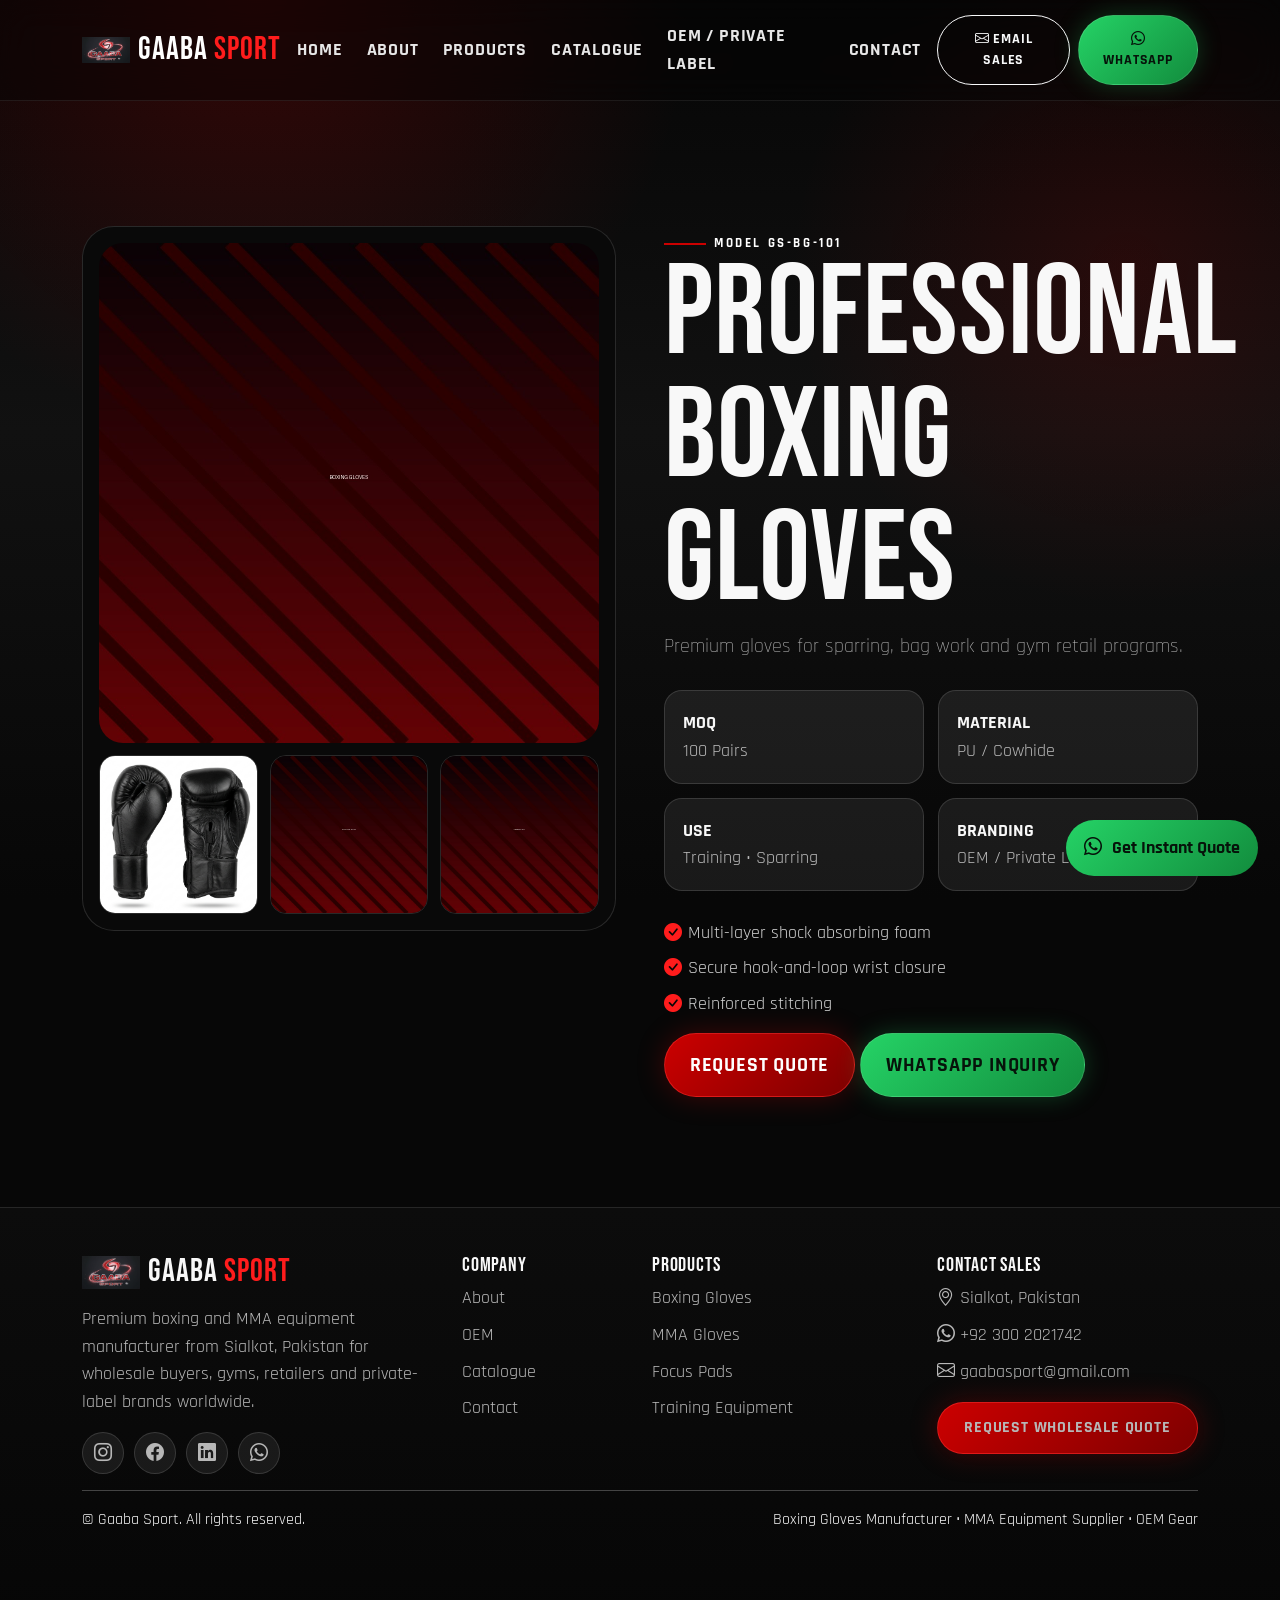
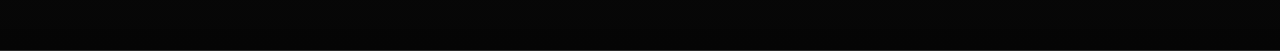
==== product-single.html @ 2f082242 "Add files via upload" ====
<!doctype html><html lang="en"><head><meta charset="utf-8"><meta name="viewport" content="width=device-width,initial-scale=1"><meta name="theme-color" content="#070707"><meta name="robots" content="index,follow"><link rel="icon" href="img/logo.png"><link rel="preconnect" href="https://fonts.googleapis.com"><link rel="preconnect" href="https://fonts.gstatic.com" crossorigin><link href="https://fonts.googleapis.com/css2?family=Bebas+Neue&family=Crimson+Pro:wght@400;600;700&family=Rajdhani:wght@400;500;600;700&display=swap" rel="stylesheet"><link href="https://cdn.jsdelivr.net/npm/bootstrap@5.3.3/dist/css/bootstrap.min.css" rel="stylesheet"><link href="https://cdn.jsdelivr.net/npm/bootstrap-icons@1.11.3/font/bootstrap-icons.min.css" rel="stylesheet"><link rel="stylesheet" href="css/style.css"><title>Boxing Gloves GS-BG-101 | Custom Boxing Gloves Manufacturer</title><meta name="description" content="Product detail for Gaaba Sport GS-BG-101 boxing gloves with OEM customization."><meta name="keywords" content="boxing gloves manufacturer, MMA equipment supplier, wholesale boxing gear, custom boxing gloves, OEM combat sports equipment"><link rel="canonical" href="https://gaabasport.com/product-single.html"><meta property="og:title" content="Boxing Gloves GS-BG-101 | Custom Boxing Gloves Manufacturer"><meta property="og:description" content="Product detail for Gaaba Sport GS-BG-101 boxing gloves with OEM customization."><meta property="og:image" content="https://gaabasport.com/img/og-cover.jpg"><script type="application/ld+json">{"@context":"https://schema.org","@type":"Organization","name":"Gaaba Sport","email":"mailto:gaabasport@gmail.com","telephone":"+92 300 2021742","address":{"@type":"PostalAddress","addressLocality":"Sialkot","addressCountry":"PK"}}</script></head><body><nav class="navbar navbar-expand-lg navbar-dark fixed-top gs-navbar"><div class="container"><a class="navbar-brand d-flex align-items-center gap-2" href="index.html"><img src="img/logo.png" class="brand-logo" alt="Gaaba Sport logo"><span class="brand-wordmark">Gaaba <b>Sport</b></span></a><button class="navbar-toggler" type="button" data-bs-toggle="collapse" data-bs-target="#mainNav"><span class="navbar-toggler-icon"></span></button><div class="collapse navbar-collapse" id="mainNav"><ul class="navbar-nav ms-auto align-items-lg-center gap-lg-2"><li><a class="nav-link" href="index.html">Home</a></li><li><a class="nav-link" href="about.html">About</a></li><li><a class="nav-link" href="products.html">Products</a></li><li><a class="nav-link" href="catalogue.html">Catalogue</a></li><li><a class="nav-link" href="oem.html">OEM / Private Label</a></li><li><a class="nav-link" href="contact.html">Contact</a></li><li><a class="btn btn-outline-light btn-sm" href="mailto:gaabasport@gmail.com"><i class="bi bi-envelope"></i> Email Sales</a></li><li><a class="btn btn-whatsapp btn-sm" href="https://wa.me/923002021742" target="_blank"><i class="bi bi-whatsapp"></i> WhatsApp</a></li></ul></div></div></nav><main class="page-main"><section class="product-detail section-pad"><div class="container"><div class="row g-5"><div class="col-lg-6"><div class="product-gallery"><img src="img/product-boxing-gloves.jpg" class="main-product-img"><div class="thumb-row"><img src="img/product-boxing-gloves-2.jpg"><img src="img/product-boxing-gloves-3.jpg"><img src="img/product-boxing-gloves-4.jpg"></div></div></div><div class="col-lg-6"><span class="eyebrow">Model GS-BG-101</span><h1>Professional Boxing Gloves</h1><p class="lead">Premium gloves for sparring, bag work and gym retail programs.</p><div class="spec-grid"><div><b>MOQ</b><span>100 Pairs</span></div><div><b>Material</b><span>PU / Cowhide</span></div><div><b>Use</b><span>Training • Sparring</span></div><div><b>Branding</b><span>OEM / Private Label</span></div></div><ul class="check-list"><li>Multi-layer shock absorbing foam</li><li>Secure hook-and-loop wrist closure</li><li>Reinforced stitching</li></ul><a class="btn btn-red btn-lg" href="contact.html?product=Boxing%20Gloves%20GS-BG-101">Request Quote</a> <a class="btn btn-whatsapp btn-lg" href="https://wa.me/923002021742" target="_blank">WhatsApp Inquiry</a></div></div></div></section></main><footer class="footer section-dark"><div class="container py-5"><div class="row g-4"><div class="col-lg-4"><div class="d-flex align-items-center gap-2 mb-3"><img src="img/logo.png" class="footer-logo" alt="logo"><h3 class="m-0 brand-wordmark">Gaaba <b>Sport</b></h3></div><p>Premium boxing and MMA equipment manufacturer from Sialkot, Pakistan for wholesale buyers, gyms, retailers and private-label brands worldwide.</p><div class="social-links"><a href="#"><i class="bi bi-instagram"></i></a><a href="#"><i class="bi bi-facebook"></i></a><a href="#"><i class="bi bi-linkedin"></i></a><a href="https://wa.me/923002021742"><i class="bi bi-whatsapp"></i></a></div></div><div class="col-6 col-lg-2"><h5>Company</h5><ul class="footer-links"><li><a href="about.html">About</a></li><li><a href="oem.html">OEM</a></li><li><a href="catalogue.html">Catalogue</a></li><li><a href="contact.html">Contact</a></li></ul></div><div class="col-6 col-lg-3"><h5>Products</h5><ul class="footer-links"><li>Boxing Gloves</li><li>MMA Gloves</li><li>Focus Pads</li><li>Training Equipment</li></ul></div><div class="col-lg-3"><h5>Contact Sales</h5><ul class="contact-list"><li><i class="bi bi-geo-alt"></i> Sialkot, Pakistan</li><li><i class="bi bi-whatsapp"></i> <a href="https://wa.me/923002021742" target="_blank">+92 300 2021742</a></li><li><i class="bi bi-envelope"></i> <a href="mailto:gaabasport@gmail.com">gaabasport@gmail.com</a></li></ul><a class="btn btn-red w-100" href="contact.html">Request Wholesale Quote</a></div></div><hr><div class="d-flex flex-column flex-md-row justify-content-between small"><span>© <span id="year"></span> Gaaba Sport. All rights reserved.</span><span>Boxing Gloves Manufacturer • MMA Equipment Supplier • OEM Gear</span></div></div></footer><a class="floating-whatsapp" href="https://wa.me/923002021742" target="_blank"><i class="bi bi-whatsapp"></i><span>Get Instant Quote</span></a><div class="mobile-sticky-cta d-lg-none"><a href="https://wa.me/923002021742" target="_blank"><i class="bi bi-whatsapp"></i> WhatsApp Inquiry</a><a href="mailto:gaabasport@gmail.com"><i class="bi bi-envelope"></i> Email Us</a></div><script src="https://cdn.jsdelivr.net/npm/bootstrap@5.3.3/dist/js/bootstrap.bundle.min.js"></script><script src="js/main.js"></script></body></html>
---- css/style.css ----
:root{--bg:#070707;--panel:rgba(255,255,255,.075);--text:#f8f8f8;--muted:#b7b7b7;--red:#cc0000;--red2:#ff1c1c;--green:#25d366;--line:rgba(255,255,255,.13);--bebas:'Bebas Neue',sans-serif;--raj:'Rajdhani',sans-serif}*{box-sizing:border-box}html{scroll-behavior:smooth}body{margin:0;background:var(--bg);color:var(--text);font-family:var(--raj);font-size:18px;line-height:1.55;overflow-x:hidden}body:before{content:"";position:fixed;inset:0;pointer-events:none;z-index:-2;background:radial-gradient(circle at 20% 0%,rgba(204,0,0,.22),transparent 32%),radial-gradient(circle at 88% 30%,rgba(204,0,0,.14),transparent 26%),linear-gradient(180deg,#060606,#111 48%,#070707)}a{color:inherit;text-decoration:none}img{max-width:100%;height:auto;display:block}h1,h2,h3,h4,h5{font-family:var(--bebas);letter-spacing:.8px;line-height:.96}h1{font-size:clamp(4rem,10vw,9.5rem)}h2{font-size:clamp(2.6rem,6vw,5rem)}h3{font-size:2.1rem}p{color:var(--muted)}.section-pad{padding:110px 0}.section-dark{background:linear-gradient(180deg,rgba(255,255,255,.025),rgba(0,0,0,.15));border-top:1px solid var(--line);border-bottom:1px solid var(--line)}.eyebrow{display:inline-flex;align-items:center;gap:.5rem;color:#fff;text-transform:uppercase;letter-spacing:2.6px;font-weight:700;font-size:.82rem}.eyebrow:before{content:"";width:42px;height:2px;background:var(--red)}.btn{border-radius:999px;font-weight:800;text-transform:uppercase;letter-spacing:.8px;padding:.82rem 1.25rem;border-width:1px;transition:.28s ease}.btn-lg{padding:1rem 1.55rem}.btn-red{background:linear-gradient(135deg,var(--red),#7d0000);border-color:rgba(255,50,50,.5);box-shadow:0 0 28px rgba(204,0,0,.28);color:#fff}.btn-red:hover{transform:translateY(-2px);box-shadow:0 0 44px rgba(204,0,0,.45);color:#fff}.btn-whatsapp{background:linear-gradient(135deg,var(--green),#128c3d);color:#06130a!important;border-color:rgba(255,255,255,.12);box-shadow:0 0 24px rgba(37,211,102,.25)}.gs-navbar{padding:14px 0;background:rgba(5,5,5,.46);backdrop-filter:blur(18px);border-bottom:1px solid rgba(255,255,255,.08);transition:.25s}.gs-navbar.scrolled{background:rgba(5,5,5,.92);padding:9px 0}.brand-logo{width:48px;height:48px;object-fit:contain}.brand-wordmark{font-family:var(--bebas);font-size:2rem;letter-spacing:1px}.brand-wordmark b{color:var(--red2);font-weight:400}.nav-link{font-weight:700;text-transform:uppercase;letter-spacing:.8px;color:#e7e7e7!important}.nav-link.active,.nav-link:hover{color:#fff!important;text-shadow:0 0 18px rgba(204,0,0,.8)}.hero-carousel,.hero-carousel .carousel-item{height:100vh;min-height:720px}.hero-bg{width:100%;height:100vh;min-height:720px;object-fit:cover;filter:contrast(1.12) saturate(.95);animation:heroZoom 9s ease-in-out infinite}.hero-overlay{position:absolute;inset:0;background:linear-gradient(90deg,rgba(0,0,0,.92),rgba(0,0,0,.62) 44%,rgba(0,0,0,.2)),linear-gradient(0deg,rgba(7,7,7,1),rgba(7,7,7,.08) 32%,rgba(204,0,0,.18))}.hero-smoke{position:absolute;inset:0;background:radial-gradient(circle at 18% 80%,rgba(204,0,0,.30),transparent 28%),radial-gradient(circle at 70% 20%,rgba(255,255,255,.10),transparent 25%);mix-blend-mode:screen;opacity:.72}.hero-content{position:absolute;inset:0;display:flex;align-items:center;padding-top:72px}.hero-content h1{margin:.2em 0 .08em;text-shadow:0 24px 50px #000}.hero-content p{font-size:1.35rem;max-width:680px;color:#dfdfdf}.hero-actions{display:flex;gap:16px;flex-wrap:wrap;margin-top:34px}.carousel-item.active .eyebrow,.carousel-item.active h1,.carousel-item.active p,.carousel-item.active .hero-actions{animation:fadeUp .9s both}.carousel-indicators [data-bs-target]{height:4px;width:46px;border-radius:999px;background:#fff;opacity:.35}.carousel-indicators .active{background:var(--red2);opacity:1}@keyframes heroZoom{0%,100%{transform:scale(1)}50%{transform:scale(1.075)}}@keyframes fadeUp{from{opacity:0;transform:translateY(32px)}to{opacity:1;transform:none}}.stats-strip{padding:58px 0}.stat{padding:26px;border:1px solid var(--line);background:var(--panel);border-radius:22px}.stat span{font-family:var(--bebas);font-size:4rem}.section-heading{max-width:760px;margin-bottom:52px}.product-card,.value-card,.process-card,.contact-card,.glass-panel{background:linear-gradient(145deg,rgba(255,255,255,.10),rgba(255,255,255,.035));border:1px solid var(--line);box-shadow:0 24px 80px rgba(0,0,0,.35);backdrop-filter:blur(16px);border-radius:28px}.product-card{overflow:hidden;transition:.32s}.product-card:hover{transform:translateY(-10px);border-color:rgba(204,0,0,.55)}.product-image-wrap{position:relative;display:block;aspect-ratio:1.15/1;background:#111;overflow:hidden}.product-image-wrap img{width:100%;height:100%;object-fit:cover;transition:.45s}.product-card:hover img{transform:scale(1.08)}.moq-badge{position:absolute;top:18px;right:18px;background:rgba(204,0,0,.92);padding:.38rem .8rem;border-radius:999px;font-weight:800;font-size:.8rem}.product-body{padding:26px}.model{color:var(--red2);font-weight:800;letter-spacing:1.4px}.product-body ul,.check-list{padding-left:0;list-style:none}.product-body li,.check-list li{color:#cfcfcf;margin:.45rem 0;position:relative;padding-left:24px}.product-body li:before,.check-list li:before{content:"\F26A";font-family:"bootstrap-icons";position:absolute;left:0;color:var(--red2)}.image-frame,.catalogue-cover{border-radius:34px;overflow:hidden;border:1px solid var(--line);box-shadow:0 26px 80px rgba(0,0,0,.5)}.image-frame img{width:100%;min-height:430px;object-fit:cover}.cta-band .glass-panel{padding:44px}.page-main{padding-top:76px}.page-hero{min-height:480px;display:flex;align-items:center;background:linear-gradient(90deg,rgba(0,0,0,.88),rgba(0,0,0,.45)),url('../img/page-hero.jpg') center/cover;border-bottom:1px solid var(--line)}.page-hero h1{max-width:1050px}.page-hero p{max-width:720px;font-size:1.25rem}.product-detail{padding-top:150px}.product-gallery{background:#090909;border:1px solid var(--line);border-radius:32px;padding:16px}.main-product-img{width:100%;border-radius:24px;aspect-ratio:1/1;object-fit:cover}.thumb-row{display:grid;grid-template-columns:repeat(3,1fr);gap:12px;margin-top:12px}.thumb-row img{aspect-ratio:1/1;object-fit:cover;border-radius:16px;border:1px solid var(--line);cursor:pointer}.spec-grid{display:grid;grid-template-columns:repeat(2,1fr);gap:14px;margin:28px 0}.spec-grid div{background:var(--panel);border:1px solid var(--line);border-radius:18px;padding:18px}.spec-grid b{display:block;text-transform:uppercase}.spec-grid span{color:var(--muted)}.process-card{padding:28px}.process-card span{font-family:var(--bebas);font-size:3rem;color:var(--red2)}.contact-card{padding:20px 22px;display:flex;gap:18px;align-items:center;margin-bottom:16px}.contact-card i{font-size:1.8rem;color:var(--red2)}.contact-card b{display:block}.inquiry-form{padding:30px}.inquiry-form label{font-weight:800;text-transform:uppercase;font-size:.82rem;letter-spacing:1px;color:#eee;margin-bottom:6px}.form-control,.form-select{background:rgba(0,0,0,.38);border:1px solid rgba(255,255,255,.14);color:#fff;border-radius:14px;padding:.95rem 1rem}.form-control:focus,.form-select:focus{background:#090909;color:#fff;border-color:var(--red2);box-shadow:0 0 0 .25rem rgba(204,0,0,.18),0 0 24px rgba(204,0,0,.22)}.form-select option{color:#111}.footer{padding-bottom:70px}.footer-logo{width:58px}.footer-links,.contact-list{padding:0;list-style:none}.footer-links li,.contact-list li{margin:.55rem 0;color:var(--muted)}.footer a{color:var(--muted)}.social-links{display:flex;gap:10px}.social-links a{width:42px;height:42px;border-radius:50%;display:grid;place-items:center;background:var(--panel);border:1px solid var(--line)}.floating-whatsapp{position:fixed;right:22px;bottom:24px;z-index:1050;display:flex;align-items:center;gap:10px;background:linear-gradient(135deg,var(--green),#128c3d);color:#06130a!important;border-radius:999px;padding:14px 18px;font-weight:900;animation:pulse 2s infinite}@keyframes pulse{0%{box-shadow:0 0 0 0 rgba(37,211,102,.62)}70%{box-shadow:0 0 0 18px rgba(37,211,102,0)}100%{box-shadow:0 0 0 0 rgba(37,211,102,0)}}.mobile-sticky-cta{position:fixed;left:0;right:0;bottom:0;z-index:1040;display:grid;grid-template-columns:1fr 1fr;background:#050505;border-top:1px solid var(--line)}.mobile-sticky-cta a{text-align:center;padding:13px 8px;font-weight:900}.mobile-sticky-cta a:first-child{background:var(--green);color:#06130a}.mobile-sticky-cta a:last-child{background:#151515;color:#fff}@media(max-width:991.98px){.navbar-collapse{background:rgba(5,5,5,.96);border:1px solid var(--line);border-radius:22px;margin-top:12px;padding:16px}.hero-carousel,.hero-carousel .carousel-item,.hero-bg{min-height:760px}.section-pad{padding:78px 0}.floating-whatsapp{display:none}.footer{padding-bottom:92px}}@media(max-width:575.98px){h1{font-size:4rem}.hero-content p{font-size:1.08rem}.hero-actions .btn{width:100%}.spec-grid{grid-template-columns:1fr}.cta-band .glass-panel{padding:28px}}
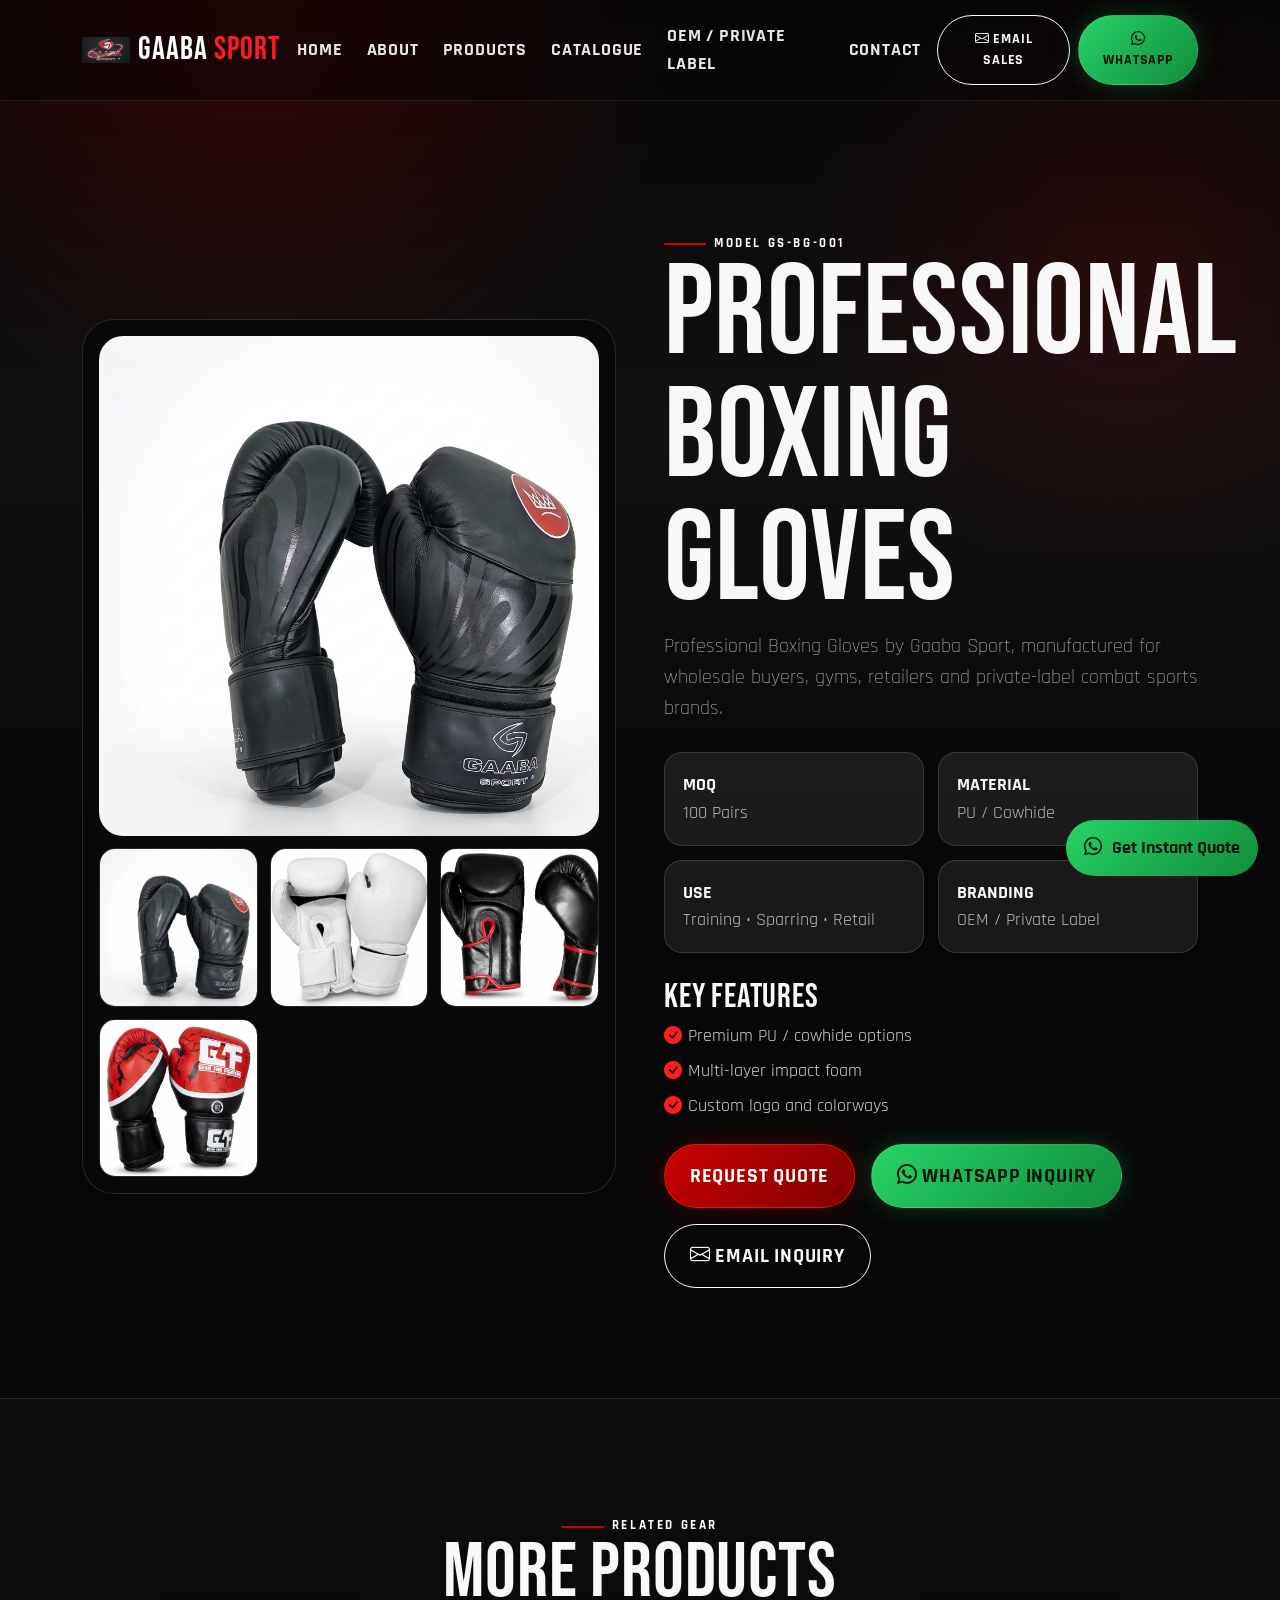
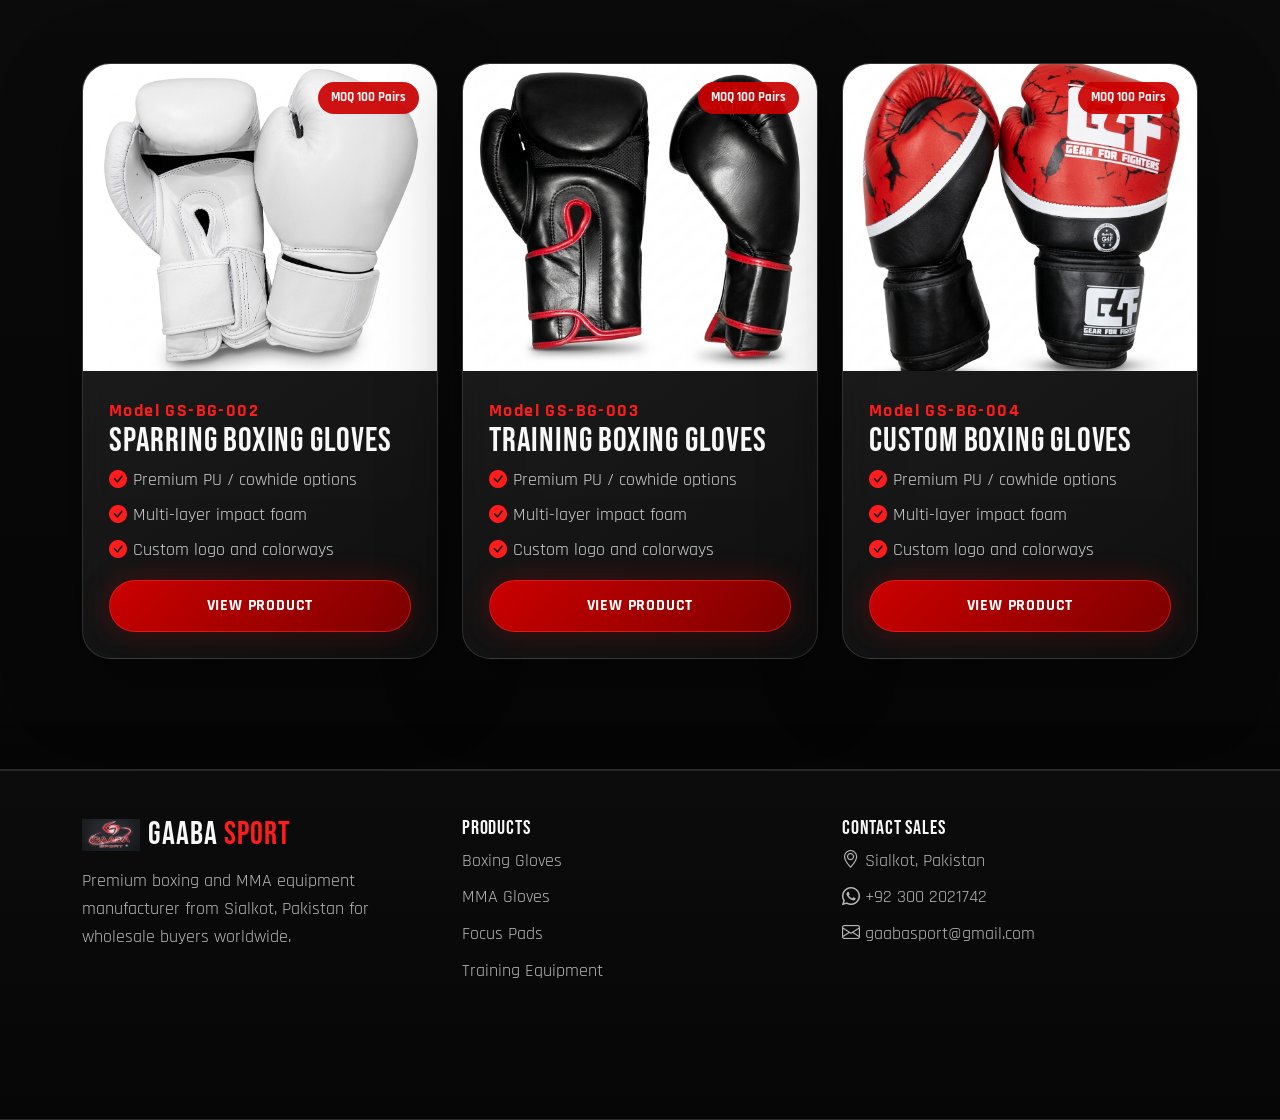
==== commit 7b2a8015: "Add files via upload" ====
--- a/product-single.html
+++ b/product-single.html
@@ -1 +1,76 @@
-<!doctype html><html lang="en"><head><meta charset="utf-8"><meta name="viewport" content="width=device-width,initial-scale=1"><meta name="theme-color" content="#070707"><meta name="robots" content="index,follow"><link rel="icon" href="img/logo.png"><link rel="preconnect" href="https://fonts.googleapis.com"><link rel="preconnect" href="https://fonts.gstatic.com" crossorigin><link href="https://fonts.googleapis.com/css2?family=Bebas+Neue&family=Crimson+Pro:wght@400;600;700&family=Rajdhani:wght@400;500;600;700&display=swap" rel="stylesheet"><link href="https://cdn.jsdelivr.net/npm/bootstrap@5.3.3/dist/css/bootstrap.min.css" rel="stylesheet"><link href="https://cdn.jsdelivr.net/npm/bootstrap-icons@1.11.3/font/bootstrap-icons.min.css" rel="stylesheet"><link rel="stylesheet" href="css/style.css"><title>Boxing Gloves GS-BG-101 | Custom Boxing Gloves Manufacturer</title><meta name="description" content="Product detail for Gaaba Sport GS-BG-101 boxing gloves with OEM customization."><meta name="keywords" content="boxing gloves manufacturer, MMA equipment supplier, wholesale boxing gear, custom boxing gloves, OEM combat sports equipment"><link rel="canonical" href="https://gaabasport.com/product-single.html"><meta property="og:title" content="Boxing Gloves GS-BG-101 | Custom Boxing Gloves Manufacturer"><meta property="og:description" content="Product detail for Gaaba Sport GS-BG-101 boxing gloves with OEM customization."><meta property="og:image" content="https://gaabasport.com/img/og-cover.jpg"><script type="application/ld+json">{"@context":"https://schema.org","@type":"Organization","name":"Gaaba Sport","email":"mailto:gaabasport@gmail.com","telephone":"+92 300 2021742","address":{"@type":"PostalAddress","addressLocality":"Sialkot","addressCountry":"PK"}}</script></head><body><nav class="navbar navbar-expand-lg navbar-dark fixed-top gs-navbar"><div class="container"><a class="navbar-brand d-flex align-items-center gap-2" href="index.html"><img src="img/logo.png" class="brand-logo" alt="Gaaba Sport logo"><span class="brand-wordmark">Gaaba <b>Sport</b></span></a><button class="navbar-toggler" type="button" data-bs-toggle="collapse" data-bs-target="#mainNav"><span class="navbar-toggler-icon"></span></button><div class="collapse navbar-collapse" id="mainNav"><ul class="navbar-nav ms-auto align-items-lg-center gap-lg-2"><li><a class="nav-link" href="index.html">Home</a></li><li><a class="nav-link" href="about.html">About</a></li><li><a class="nav-link" href="products.html">Products</a></li><li><a class="nav-link" href="catalogue.html">Catalogue</a></li><li><a class="nav-link" href="oem.html">OEM / Private Label</a></li><li><a class="nav-link" href="contact.html">Contact</a></li><li><a class="btn btn-outline-light btn-sm" href="mailto:gaabasport@gmail.com"><i class="bi bi-envelope"></i> Email Sales</a></li><li><a class="btn btn-whatsapp btn-sm" href="https://wa.me/923002021742" target="_blank"><i class="bi bi-whatsapp"></i> WhatsApp</a></li></ul></div></div></nav><main class="page-main"><section class="product-detail section-pad"><div class="container"><div class="row g-5"><div class="col-lg-6"><div class="product-gallery"><img src="img/product-boxing-gloves.jpg" class="main-product-img"><div class="thumb-row"><img src="img/product-boxing-gloves-2.jpg"><img src="img/product-boxing-gloves-3.jpg"><img src="img/product-boxing-gloves-4.jpg"></div></div></div><div class="col-lg-6"><span class="eyebrow">Model GS-BG-101</span><h1>Professional Boxing Gloves</h1><p class="lead">Premium gloves for sparring, bag work and gym retail programs.</p><div class="spec-grid"><div><b>MOQ</b><span>100 Pairs</span></div><div><b>Material</b><span>PU / Cowhide</span></div><div><b>Use</b><span>Training • Sparring</span></div><div><b>Branding</b><span>OEM / Private Label</span></div></div><ul class="check-list"><li>Multi-layer shock absorbing foam</li><li>Secure hook-and-loop wrist closure</li><li>Reinforced stitching</li></ul><a class="btn btn-red btn-lg" href="contact.html?product=Boxing%20Gloves%20GS-BG-101">Request Quote</a> <a class="btn btn-whatsapp btn-lg" href="https://wa.me/923002021742" target="_blank">WhatsApp Inquiry</a></div></div></div></section></main><footer class="footer section-dark"><div class="container py-5"><div class="row g-4"><div class="col-lg-4"><div class="d-flex align-items-center gap-2 mb-3"><img src="img/logo.png" class="footer-logo" alt="logo"><h3 class="m-0 brand-wordmark">Gaaba <b>Sport</b></h3></div><p>Premium boxing and MMA equipment manufacturer from Sialkot, Pakistan for wholesale buyers, gyms, retailers and private-label brands worldwide.</p><div class="social-links"><a href="#"><i class="bi bi-instagram"></i></a><a href="#"><i class="bi bi-facebook"></i></a><a href="#"><i class="bi bi-linkedin"></i></a><a href="https://wa.me/923002021742"><i class="bi bi-whatsapp"></i></a></div></div><div class="col-6 col-lg-2"><h5>Company</h5><ul class="footer-links"><li><a href="about.html">About</a></li><li><a href="oem.html">OEM</a></li><li><a href="catalogue.html">Catalogue</a></li><li><a href="contact.html">Contact</a></li></ul></div><div class="col-6 col-lg-3"><h5>Products</h5><ul class="footer-links"><li>Boxing Gloves</li><li>MMA Gloves</li><li>Focus Pads</li><li>Training Equipment</li></ul></div><div class="col-lg-3"><h5>Contact Sales</h5><ul class="contact-list"><li><i class="bi bi-geo-alt"></i> Sialkot, Pakistan</li><li><i class="bi bi-whatsapp"></i> <a href="https://wa.me/923002021742" target="_blank">+92 300 2021742</a></li><li><i class="bi bi-envelope"></i> <a href="mailto:gaabasport@gmail.com">gaabasport@gmail.com</a></li></ul><a class="btn btn-red w-100" href="contact.html">Request Wholesale Quote</a></div></div><hr><div class="d-flex flex-column flex-md-row justify-content-between small"><span>© <span id="year"></span> Gaaba Sport. All rights reserved.</span><span>Boxing Gloves Manufacturer • MMA Equipment Supplier • OEM Gear</span></div></div></footer><a class="floating-whatsapp" href="https://wa.me/923002021742" target="_blank"><i class="bi bi-whatsapp"></i><span>Get Instant Quote</span></a><div class="mobile-sticky-cta d-lg-none"><a href="https://wa.me/923002021742" target="_blank"><i class="bi bi-whatsapp"></i> WhatsApp Inquiry</a><a href="mailto:gaabasport@gmail.com"><i class="bi bi-envelope"></i> Email Us</a></div><script src="https://cdn.jsdelivr.net/npm/bootstrap@5.3.3/dist/js/bootstrap.bundle.min.js"></script><script src="js/main.js"></script></body></html>+<!doctype html>
+<html lang="en">
+<head>
+  <meta charset="utf-8">
+  <meta name="viewport" content="width=device-width, initial-scale=1">
+  <meta name="theme-color" content="#070707">
+  <meta name="robots" content="index, follow">
+  <title>Product Detail | Gaaba Sport</title>
+  <meta name="description" content="Gaaba Sport product detail for wholesale boxing and MMA equipment inquiries.">
+  <link rel="icon" href="img/logo.png">
+  <link rel="preconnect" href="https://fonts.googleapis.com">
+  <link rel="preconnect" href="https://fonts.gstatic.com" crossorigin>
+  <link href="https://fonts.googleapis.com/css2?family=Bebas+Neue&family=Crimson+Pro:wght@400;600;700&family=Rajdhani:wght@400;500;600;700&display=swap" rel="stylesheet">
+  <link href="https://cdn.jsdelivr.net/npm/bootstrap@5.3.3/dist/css/bootstrap.min.css" rel="stylesheet">
+  <link href="https://cdn.jsdelivr.net/npm/bootstrap-icons@1.11.3/font/bootstrap-icons.min.css" rel="stylesheet">
+  <link rel="stylesheet" href="css/style.css">
+</head>
+<body>
+<nav class="navbar navbar-expand-lg navbar-dark fixed-top gs-navbar">
+  <div class="container">
+    <a class="navbar-brand d-flex align-items-center gap-2" href="index.html"><img src="img/logo.png" alt="Gaaba Sport logo" class="brand-logo"><span class="brand-wordmark">Gaaba <b>Sport</b></span></a>
+    <button class="navbar-toggler" type="button" data-bs-toggle="collapse" data-bs-target="#mainNav"><span class="navbar-toggler-icon"></span></button>
+    <div class="collapse navbar-collapse" id="mainNav">
+      <ul class="navbar-nav ms-auto align-items-lg-center gap-lg-2">
+        <li><a class="nav-link" href="index.html">Home</a></li><li><a class="nav-link" href="about.html">About</a></li><li><a class="nav-link" href="products.html">Products</a></li><li><a class="nav-link" href="catalogue.html">Catalogue</a></li><li><a class="nav-link" href="oem.html">OEM / Private Label</a></li><li><a class="nav-link" href="contact.html">Contact</a></li>
+        <li><a class="btn btn-outline-light btn-sm" href="mailto:gaabasport@gmail.com"><i class="bi bi-envelope"></i> Email Sales</a></li><li><a class="btn btn-whatsapp btn-sm" href="https://wa.me/923002021742" target="_blank" rel="noopener"><i class="bi bi-whatsapp"></i> WhatsApp</a></li>
+      </ul>
+    </div>
+  </div>
+</nav>
+<main class="page-main">
+  <section class="product-detail section-pad">
+    <div class="container">
+      <div class="row g-5 align-items-center">
+        <div class="col-lg-6">
+          <div class="product-gallery">
+            <img id="mainProductImage" src="img/products/boxing/boxing-gloves-01.jpg" alt="Gaaba Sport product" class="main-product-img">
+            <div class="thumb-row" id="productThumbs"></div>
+          </div>
+        </div>
+        <div class="col-lg-6">
+          <span class="eyebrow" id="productEyebrow">Model GS-BG-001</span>
+          <h1 id="productTitle">Professional Boxing Gloves</h1>
+          <p class="lead" id="productDescription">Premium combat sports equipment for wholesale buyers.</p>
+          <div class="spec-grid">
+            <div><b>MOQ</b><span id="specMoq">100 Pairs</span></div>
+            <div><b>Material</b><span id="specMaterial">PU / Cowhide</span></div>
+            <div><b>Use</b><span id="specUse">Training</span></div>
+            <div><b>Branding</b><span id="specBranding">OEM / Private Label</span></div>
+          </div>
+          <h3>Key Features</h3>
+          <ul class="check-list" id="productFeatures"></ul>
+          <div class="d-flex flex-wrap gap-3 mt-4">
+            <a id="quoteInquiry" class="btn btn-red btn-lg" href="contact.html">Request Quote</a>
+            <a id="whatsappInquiry" class="btn btn-whatsapp btn-lg" href="https://wa.me/923002021742" target="_blank" rel="noopener"><i class="bi bi-whatsapp"></i> WhatsApp Inquiry</a>
+            <a id="emailInquiry" class="btn btn-outline-light btn-lg" href="mailto:gaabasport@gmail.com"><i class="bi bi-envelope"></i> Email Inquiry</a>
+          </div>
+        </div>
+      </div>
+    </div>
+  </section>
+  <section class="section-pad section-dark">
+    <div class="container">
+      <div class="section-heading text-center mx-auto"><span class="eyebrow">Related Gear</span><h2>More Products</h2></div>
+      <div class="row g-4" id="relatedProducts"></div>
+    </div>
+  </section>
+</main>
+<footer class="footer section-dark"><div class="container py-5"><div class="row g-4"><div class="col-lg-4"><div class="d-flex align-items-center gap-2 mb-3"><img src="img/logo.png" alt="Gaaba Sport logo" class="footer-logo"><h3 class="m-0 brand-wordmark">Gaaba <b>Sport</b></h3></div><p>Premium boxing and MMA equipment manufacturer from Sialkot, Pakistan for wholesale buyers worldwide.</p></div><div class="col-lg-4"><h5>Products</h5><ul class="footer-links"><li><a href="products.html">Boxing Gloves</a></li><li><a href="products.html">MMA Gloves</a></li><li><a href="products.html">Focus Pads</a></li><li><a href="products.html">Training Equipment</a></li></ul></div><div class="col-lg-4"><h5>Contact Sales</h5><ul class="contact-list"><li><i class="bi bi-geo-alt"></i> Sialkot, Pakistan</li><li><i class="bi bi-whatsapp"></i> <a href="https://wa.me/923002021742" target="_blank" rel="noopener">+92 300 2021742</a></li><li><i class="bi bi-envelope"></i> <a href="mailto:gaabasport@gmail.com">gaabasport@gmail.com</a></li></ul></div></div></div></footer>
+<a href="https://wa.me/923002021742" class="floating-whatsapp" target="_blank" rel="noopener"><i class="bi bi-whatsapp"></i><span>Get Instant Quote</span></a>
+<div class="mobile-sticky-cta d-lg-none"><a href="https://wa.me/923002021742" target="_blank" rel="noopener"><i class="bi bi-whatsapp"></i> WhatsApp Inquiry</a><a href="mailto:gaabasport@gmail.com"><i class="bi bi-envelope"></i> Email Us</a></div>
+<script src="https://cdn.jsdelivr.net/npm/bootstrap@5.3.3/dist/js/bootstrap.bundle.min.js"></script>
+<script src="js/main.js"></script>
+<script src="js/product-single.js"></script>
+</body>
+</html>
